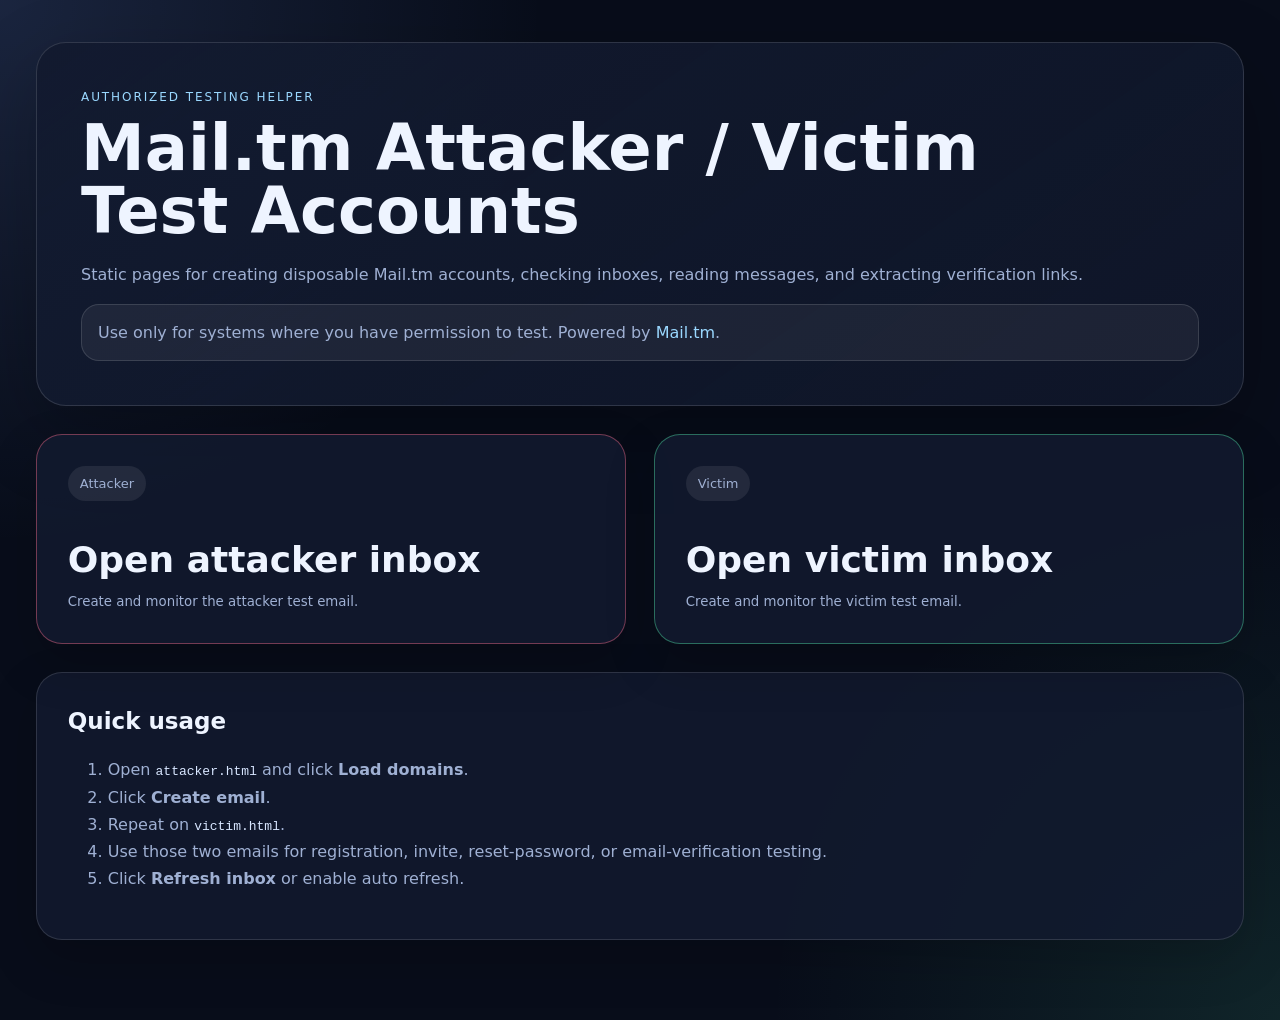
==== index.html @ 051becd1 "Add files via upload" ====
<!doctype html>
<html lang="en">
<head>
  <meta charset="utf-8" />
  <meta name="viewport" content="width=device-width, initial-scale=1" />
  <title>Mail.tm Test Accounts</title>
  <link rel="stylesheet" href="./shared.css" />
</head>
<body>
  <main class="shell">
    <section class="hero">
      <p class="eyebrow">Authorized testing helper</p>
      <h1>Mail.tm Attacker / Victim Test Accounts</h1>
      <p>
        Static pages for creating disposable Mail.tm accounts, checking inboxes,
        reading messages, and extracting verification links.
      </p>
      <p class="notice">
        Use only for systems where you have permission to test.
        Powered by <a href="https://mail.tm/" target="_blank" rel="noreferrer">Mail.tm</a>.
      </p>
    </section>

    <section class="grid two">
      <a class="role-card attacker" href="./attacker.html">
        <span>Attacker</span>
        <strong>Open attacker inbox</strong>
        <small>Create and monitor the attacker test email.</small>
      </a>

      <a class="role-card victim" href="./victim.html">
        <span>Victim</span>
        <strong>Open victim inbox</strong>
        <small>Create and monitor the victim test email.</small>
      </a>
    </section>

    <section class="card">
      <h2>Quick usage</h2>
      <ol>
        <li>Open <code>attacker.html</code> and click <strong>Load domains</strong>.</li>
        <li>Click <strong>Create email</strong>.</li>
        <li>Repeat on <code>victim.html</code>.</li>
        <li>Use those two emails for registration, invite, reset-password, or email-verification testing.</li>
        <li>Click <strong>Refresh inbox</strong> or enable auto refresh.</li>
      </ol>
    </section>
  </main>
</body>
</html>
---- shared.css ----
:root {
  --bg: #080d1a;
  --card: #121a2f;
  --card-2: #0f1729;
  --muted: #9fb0d3;
  --text: #eef4ff;
  --line: rgba(255,255,255,.13);
  --primary: #7aa2ff;
  --primary-2: #9ad8ff;
  --danger: #ff6b8a;
  --ok: #50e3a4;
  --warn: #ffd166;
  --attacker: #ff6b8a;
  --victim: #50e3a4;
  font-family: Inter, ui-sans-serif, system-ui, -apple-system, BlinkMacSystemFont, "Segoe UI", sans-serif;
}

* { box-sizing: border-box; }

html {
  scroll-behavior: smooth;
}

body {
  margin: 0;
  min-height: 100vh;
  background:
    radial-gradient(circle at top left, rgba(122,162,255,.16), transparent 34rem),
    radial-gradient(circle at bottom right, rgba(80,227,164,.11), transparent 32rem),
    var(--bg);
  color: var(--text);
  line-height: 1.5;
}

a {
  color: var(--primary-2);
  text-decoration: none;
}

a:hover {
  text-decoration: underline;
}

/* More breathing room + better desktop width */
.shell {
  width: min(1480px, calc(100% - 72px));
  margin: 0 auto;
  padding: 42px 0 80px;
}

.topbar {
  display: flex;
  flex-wrap: wrap;
  gap: 14px;
  margin-bottom: 26px;
}

.topbar a {
  border: 1px solid var(--line);
  background: rgba(255,255,255,.05);
  padding: 10px 14px;
  border-radius: 999px;
}

.hero {
  border: 1px solid var(--line);
  background: linear-gradient(145deg, rgba(18,26,47,.96), rgba(18,26,47,.68));
  border-radius: 30px;
  padding: clamp(26px, 4vw, 44px);
  box-shadow: 0 28px 80px rgba(0,0,0,.24);
  margin-bottom: 28px;
}

.hero.compact {
  padding: clamp(24px, 3vw, 34px);
}

.hero.attacker {
  border-color: rgba(255,107,138,.42);
}

.hero.victim {
  border-color: rgba(80,227,164,.42);
}

.eyebrow {
  color: var(--primary-2);
  text-transform: uppercase;
  letter-spacing: .16em;
  font-size: 12px;
  margin: 0 0 10px;
}

h1, h2, h3, p {
  margin-top: 0;
}

h1 {
  font-size: clamp(36px, 5vw, 64px);
  line-height: .98;
  margin-bottom: 18px;
  max-width: 980px;
}

h2 {
  font-size: 23px;
  margin-bottom: 18px;
}

h3 {
  font-size: 17px;
  margin: 26px 0 12px;
}

p, li {
  color: var(--muted);
  line-height: 1.7;
}

.notice {
  background: rgba(255,255,255,.06);
  border: 1px solid var(--line);
  padding: 14px 16px;
  border-radius: 18px;
  margin-bottom: 0;
}

/* Desktop layout: account/inbox gets enough room */
.grid {
  display: grid;
  grid-template-columns: minmax(430px, 560px) minmax(520px, 1fr);
  gap: 28px;
  align-items: start;
  margin-bottom: 28px;
}

.grid.two {
  grid-template-columns: repeat(2, minmax(0, 1fr));
  margin-bottom: 28px;
}

.card, .role-card {
  border: 1px solid var(--line);
  background: rgba(18,26,47,.86);
  border-radius: 26px;
  padding: clamp(22px, 2.4vw, 32px);
  box-shadow: 0 20px 50px rgba(0,0,0,.18);
}

.card + .card {
  margin-top: 28px;
}

.role-card {
  min-height: 210px;
  display: flex;
  flex-direction: column;
  justify-content: space-between;
  color: var(--text);
  transition: transform .15s ease, border-color .15s ease;
}

.role-card:hover {
  transform: translateY(-3px);
  text-decoration: none;
}

.role-card span {
  width: max-content;
  padding: 8px 12px;
  border-radius: 999px;
  background: rgba(255,255,255,.08);
  color: var(--muted);
  font-size: 13px;
}

.role-card strong {
  display: block;
  font-size: clamp(26px, 3vw, 36px);
  margin-top: 28px;
}

.role-card small {
  color: var(--muted);
  line-height: 1.6;
}

.role-card.attacker {
  border-color: rgba(255,107,138,.42);
}

.role-card.victim {
  border-color: rgba(80,227,164,.42);
}

.subtle {
  background: rgba(18,26,47,.58);
}

/* Better form spacing */
.card-head, .row, .actions, .copyline {
  display: flex;
  align-items: center;
  gap: 14px;
}

.card-head {
  justify-content: space-between;
  margin-bottom: 22px;
}

.row {
  margin-bottom: 18px;
}

.actions {
  flex-wrap: wrap;
  margin: 22px 0;
}

.grow {
  flex: 1;
  min-width: 220px;
}

label {
  display: grid;
  gap: 9px;
  color: var(--muted);
  font-size: 13px;
  margin-bottom: 18px;
}

input, select, button, textarea {
  font: inherit;
}

input, select, textarea {
  width: 100%;
  color: var(--text);
  background: rgba(255,255,255,.075);
  border: 1px solid var(--line);
  border-radius: 16px;
  padding: 14px 14px;
  outline: none;
}

input:focus, select:focus, textarea:focus {
  border-color: rgba(122,162,255,.8);
  box-shadow: 0 0 0 4px rgba(122,162,255,.12);
}

button {
  color: var(--text);
  background: rgba(255,255,255,.08);
  border: 1px solid var(--line);
  border-radius: 16px;
  padding: 13px 17px;
  cursor: pointer;
  transition: transform .12s ease, border-color .12s ease, background .12s ease;
  white-space: nowrap;
}

button:hover {
  transform: translateY(-1px);
  border-color: rgba(122,162,255,.6);
  background: rgba(122,162,255,.13);
}

button.primary {
  background: linear-gradient(135deg, rgba(122,162,255,.95), rgba(154,216,255,.72));
  border-color: rgba(154,216,255,.65);
  color: #07101f;
  font-weight: 750;
}

button.danger {
  border-color: rgba(255,107,138,.6);
  color: #ffd8e1;
}

.badge {
  padding: 7px 12px;
  border-radius: 999px;
  border: 1px solid var(--line);
  color: var(--muted);
  font-size: 12px;
}

.badge.ok {
  color: var(--ok);
  border-color: rgba(80,227,164,.4);
}

.badge.warn {
  color: var(--warn);
  border-color: rgba(255,209,102,.4);
}

.badge.error {
  color: var(--danger);
  border-color: rgba(255,107,138,.4);
}

.switch {
  display: flex;
  grid-template-columns: unset;
  align-items: center;
  gap: 9px;
  margin: 0;
  white-space: nowrap;
}

.switch input {
  width: auto;
}

/* Account output made less cramped */
.account-box {
  border: 1px dashed var(--line);
  border-radius: 22px;
  padding: 18px;
  background: rgba(0,0,0,.15);
}

.account-box small {
  display: block;
  color: var(--muted);
  margin: 12px 0 8px;
}

.copyline {
  justify-content: space-between;
  background: rgba(255,255,255,.055);
  border-radius: 17px;
  padding: 12px;
  min-height: 58px;
}

.copyline code {
  display: block;
  flex: 1;
  overflow-wrap: anywhere;
  word-break: break-word;
  padding-right: 10px;
}

code {
  color: #d8e6ff;
  overflow-wrap: anywhere;
}

.inbox-list, .message-view, .links-view {
  border: 1px solid var(--line);
  border-radius: 22px;
  padding: 18px;
  min-height: 170px;
  background: rgba(0,0,0,.15);
}

.message-view {
  min-height: 220px;
}

.links-view {
  min-height: 130px;
}

.empty {
  color: var(--muted);
}

.message-item {
  display: grid;
  gap: 8px;
  padding: 16px;
  border-radius: 18px;
  border: 1px solid var(--line);
  background: rgba(255,255,255,.045);
  margin-bottom: 14px;
  cursor: pointer;
}

.message-item:hover {
  border-color: rgba(122,162,255,.55);
}

.message-item strong {
  overflow-wrap: anywhere;
}

.message-meta {
  color: var(--muted);
  font-size: 13px;
}

.message-body {
  white-space: pre-wrap;
  color: #dce8ff;
  line-height: 1.65;
  overflow-wrap: anywhere;
}

.link-item {
  display: flex;
  gap: 14px;
  align-items: center;
  justify-content: space-between;
  padding: 14px;
  border: 1px solid var(--line);
  border-radius: 18px;
  margin-bottom: 12px;
  background: rgba(255,255,255,.045);
}

.link-item a {
  overflow-wrap: anywhere;
  word-break: break-word;
}

/* Tablet */
@media (max-width: 1100px) {
  .shell {
    width: min(100% - 44px, 920px);
  }

  .grid,
  .grid.two {
    grid-template-columns: 1fr;
  }
}

/* Mobile */
@media (max-width: 640px) {
  .shell {
    width: min(100% - 24px, 100%);
    padding: 22px 0 52px;
  }

  .hero {
    border-radius: 22px;
  }

  .card, .role-card {
    border-radius: 20px;
    padding: 18px;
  }

  .row, .card-head, .copyline, .link-item {
    align-items: stretch;
    flex-direction: column;
  }

  .card-head {
    gap: 8px;
  }

  button {
    width: 100%;
  }

  .topbar a {
    flex: 1;
    text-align: center;
  }
}
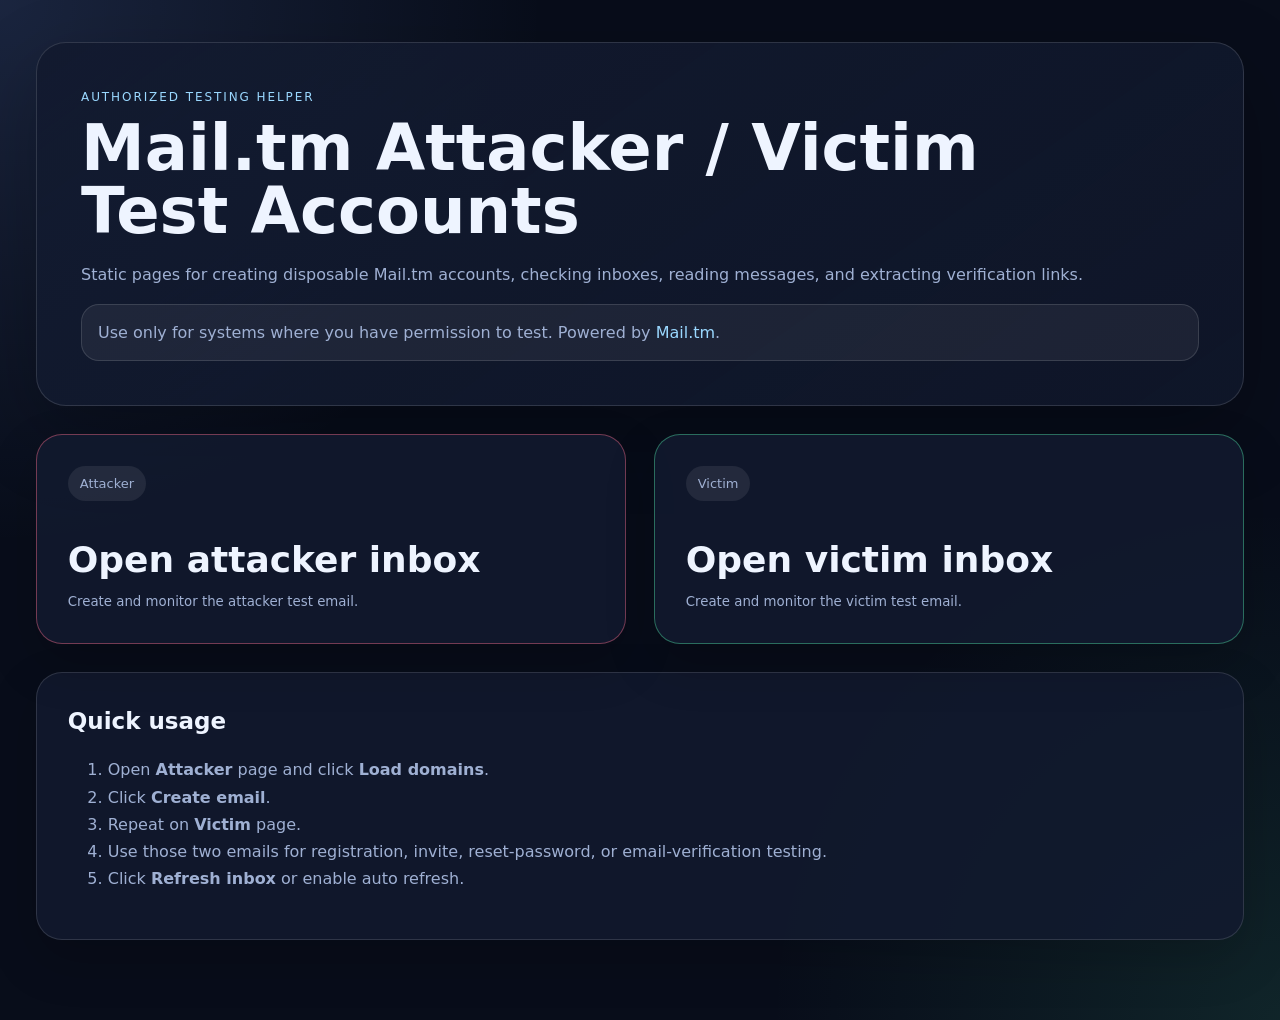
==== commit f2569174: "Add files via upload" ====
--- a/index.html
+++ b/index.html
@@ -7,7 +7,10 @@
   <link rel="stylesheet" href="./shared.css" />
 </head>
 <body>
-  <main class="shell">
+
+<!-- ========== HOME ========== -->
+<section id="section-home" class="shell">
+  <main>
     <section class="hero">
       <p class="eyebrow">Authorized testing helper</p>
       <h1>Mail.tm Attacker / Victim Test Accounts</h1>
@@ -22,13 +25,13 @@
     </section>
 
     <section class="grid two">
-      <a class="role-card attacker" href="./attacker.html">
+      <a class="role-card attacker" href="#attacker">
         <span>Attacker</span>
         <strong>Open attacker inbox</strong>
         <small>Create and monitor the attacker test email.</small>
       </a>
 
-      <a class="role-card victim" href="./victim.html">
+      <a class="role-card victim" href="#victim">
         <span>Victim</span>
         <strong>Open victim inbox</strong>
         <small>Create and monitor the victim test email.</small>
@@ -38,13 +41,240 @@
     <section class="card">
       <h2>Quick usage</h2>
       <ol>
-        <li>Open <code>attacker.html</code> and click <strong>Load domains</strong>.</li>
+        <li>Open <strong>Attacker</strong> page and click <strong>Load domains</strong>.</li>
         <li>Click <strong>Create email</strong>.</li>
-        <li>Repeat on <code>victim.html</code>.</li>
+        <li>Repeat on <strong>Victim</strong> page.</li>
         <li>Use those two emails for registration, invite, reset-password, or email-verification testing.</li>
         <li>Click <strong>Refresh inbox</strong> or enable auto refresh.</li>
       </ol>
     </section>
   </main>
+</section>
+
+<!-- ========== ATTACKER ========== -->
+<section id="section-attacker" class="shell" style="display:none">
+  <main>
+    <nav class="topbar">
+      <a href="#home">← Home</a>
+      <a href="#attacker">Attacker</a>
+      <a href="#victim">Victim</a>
+    </nav>
+
+    <section class="hero compact attacker">
+      <p class="eyebrow">Mail.tm disposable inbox</p>
+      <h1>Attacker Email Page</h1>
+      <p>
+        Create one Mail.tm account for the attacker role, then monitor the inbox and extract links.
+      </p>
+      <p class="notice">
+        This page stores the generated email, password, and token in your browser localStorage only.
+        Do not use it for sensitive personal accounts. Keep request speed reasonable to avoid rate limits.
+        Use only for authorized testing. Powered by
+        <a href="https://mail.tm/" target="_blank" rel="noreferrer">Mail.tm</a>.
+      </p>
+    </section>
+
+    <section class="grid">
+      <section class="card">
+        <div class="card-head">
+          <h2>1. Account</h2>
+          <span id="attk-statusBadge" class="badge idle">Idle</span>
+        </div>
+
+        <label>
+          API base URL
+          <input id="attk-baseUrl" value="https://api.mail.tm" />
+        </label>
+
+        <div class="row">
+          <label class="grow">
+            Domain
+            <select id="attk-domainSelect"></select>
+          </label>
+          <button id="attk-loadDomainsBtn" type="button">Load domains</button>
+        </div>
+
+        <div class="row">
+          <label class="grow">
+            Username prefix
+            <input id="attk-usernamePrefix" value="attacker" />
+          </label>
+          <button id="attk-randomUserBtn" type="button">Random</button>
+        </div>
+
+        <label>
+          Password
+          <input id="attk-passwordInput" value="" />
+        </label>
+
+        <div class="actions">
+          <button id="attk-createBtn" type="button" class="primary">Create email</button>
+          <button id="attk-restoreBtn" type="button">Restore saved</button>
+          <button id="attk-clearBtn" type="button" class="danger">Clear local data</button>
+        </div>
+
+        <div class="account-box">
+          <small>Email address</small>
+          <div class="copyline">
+            <code id="attk-emailOutput">not created yet</code>
+            <button id="attk-copyEmailBtn" type="button">Copy</button>
+          </div>
+          <small>Password</small>
+          <div class="copyline">
+            <code id="attk-passwordOutput">-</code>
+            <button id="attk-copyPasswordBtn" type="button">Copy</button>
+          </div>
+        </div>
+      </section>
+
+      <section class="card">
+        <div class="card-head">
+          <h2>2. Inbox</h2>
+          <label class="switch">
+            <input id="attk-autoRefresh" type="checkbox" />
+            <span>Auto refresh</span>
+          </label>
+        </div>
+
+        <div class="actions">
+          <button id="attk-refreshBtn" type="button" class="primary">Refresh inbox</button>
+          <button id="attk-copySessionBtn" type="button">Copy session JSON</button>
+        </div>
+
+        <div id="attk-inboxList" class="inbox-list empty">
+          No messages loaded yet.
+        </div>
+      </section>
+    </section>
+
+    <section class="card">
+      <div class="card-head">
+        <h2>3. Message reader</h2>
+        <button id="attk-copyLinksBtn" type="button">Copy extracted links</button>
+      </div>
+
+      <div id="attk-messageView" class="message-view empty">
+        Select a message from inbox.
+      </div>
+
+      <h3>Extracted links</h3>
+      <div id="attk-linksView" class="links-view empty">No links extracted yet.</div>
+    </section>
+  </main>
+</section>
+
+<!-- ========== VICTIM ========== -->
+<section id="section-victim" class="shell" style="display:none">
+  <main>
+    <nav class="topbar">
+      <a href="#home">← Home</a>
+      <a href="#attacker">Attacker</a>
+      <a href="#victim">Victim</a>
+    </nav>
+
+    <section class="hero compact victim">
+      <p class="eyebrow">Mail.tm disposable inbox</p>
+      <h1>Victim Email Page</h1>
+      <p>
+        Create one Mail.tm account for the victim role, then monitor the inbox and extract links.
+      </p>
+      <p class="notice">
+        This page stores the generated email, password, and token in your browser localStorage only.
+        Do not use it for sensitive personal accounts. Keep request speed reasonable to avoid rate limits.
+        Use only for authorized testing. Powered by
+        <a href="https://mail.tm/" target="_blank" rel="noreferrer">Mail.tm</a>.
+      </p>
+    </section>
+
+    <section class="grid">
+      <section class="card">
+        <div class="card-head">
+          <h2>1. Account</h2>
+          <span id="vic-statusBadge" class="badge idle">Idle</span>
+        </div>
+
+        <label>
+          API base URL
+          <input id="vic-baseUrl" value="https://api.mail.tm" />
+        </label>
+
+        <div class="row">
+          <label class="grow">
+            Domain
+            <select id="vic-domainSelect"></select>
+          </label>
+          <button id="vic-loadDomainsBtn" type="button">Load domains</button>
+        </div>
+
+        <div class="row">
+          <label class="grow">
+            Username prefix
+            <input id="vic-usernamePrefix" value="victim" />
+          </label>
+          <button id="vic-randomUserBtn" type="button">Random</button>
+        </div>
+
+        <label>
+          Password
+          <input id="vic-passwordInput" value="" />
+        </label>
+
+        <div class="actions">
+          <button id="vic-createBtn" type="button" class="primary">Create email</button>
+          <button id="vic-restoreBtn" type="button">Restore saved</button>
+          <button id="vic-clearBtn" type="button" class="danger">Clear local data</button>
+        </div>
+
+        <div class="account-box">
+          <small>Email address</small>
+          <div class="copyline">
+            <code id="vic-emailOutput">not created yet</code>
+            <button id="vic-copyEmailBtn" type="button">Copy</button>
+          </div>
+          <small>Password</small>
+          <div class="copyline">
+            <code id="vic-passwordOutput">-</code>
+            <button id="vic-copyPasswordBtn" type="button">Copy</button>
+          </div>
+        </div>
+      </section>
+
+      <section class="card">
+        <div class="card-head">
+          <h2>2. Inbox</h2>
+          <label class="switch">
+            <input id="vic-autoRefresh" type="checkbox" />
+            <span>Auto refresh</span>
+          </label>
+        </div>
+
+        <div class="actions">
+          <button id="vic-refreshBtn" type="button" class="primary">Refresh inbox</button>
+          <button id="vic-copySessionBtn" type="button">Copy session JSON</button>
+        </div>
+
+        <div id="vic-inboxList" class="inbox-list empty">
+          No messages loaded yet.
+        </div>
+      </section>
+    </section>
+
+    <section class="card">
+      <div class="card-head">
+        <h2>3. Message reader</h2>
+        <button id="vic-copyLinksBtn" type="button">Copy extracted links</button>
+      </div>
+
+      <div id="vic-messageView" class="message-view empty">
+        Select a message from inbox.
+      </div>
+
+      <h3>Extracted links</h3>
+      <div id="vic-linksView" class="links-view empty">No links extracted yet.</div>
+    </section>
+  </main>
+</section>
+
+<script src="./shared.js"></script>
 </body>
 </html>
--- a/shared.css
+++ b/shared.css
@@ -41,7 +41,6 @@
   text-decoration: underline;
 }
 
-/* More breathing room + better desktop width */
 .shell {
   width: min(1480px, calc(100% - 72px));
   margin: 0 auto;
@@ -125,7 +124,6 @@
   margin-bottom: 0;
 }
 
-/* Desktop layout: account/inbox gets enough room */
 .grid {
   display: grid;
   grid-template-columns: minmax(430px, 560px) minmax(520px, 1fr);
@@ -197,7 +195,6 @@
   background: rgba(18,26,47,.58);
 }
 
-/* Better form spacing */
 .card-head, .row, .actions, .copyline {
   display: flex;
   align-items: center;
@@ -315,7 +312,6 @@
   width: auto;
 }
 
-/* Account output made less cramped */
 .account-box {
   border: 1px dashed var(--line);
   border-radius: 22px;
@@ -418,7 +414,6 @@
   word-break: break-word;
 }
 
-/* Tablet */
 @media (max-width: 1100px) {
   .shell {
     width: min(100% - 44px, 920px);
@@ -430,7 +425,6 @@
   }
 }
 
-/* Mobile */
 @media (max-width: 640px) {
   .shell {
     width: min(100% - 24px, 100%);
